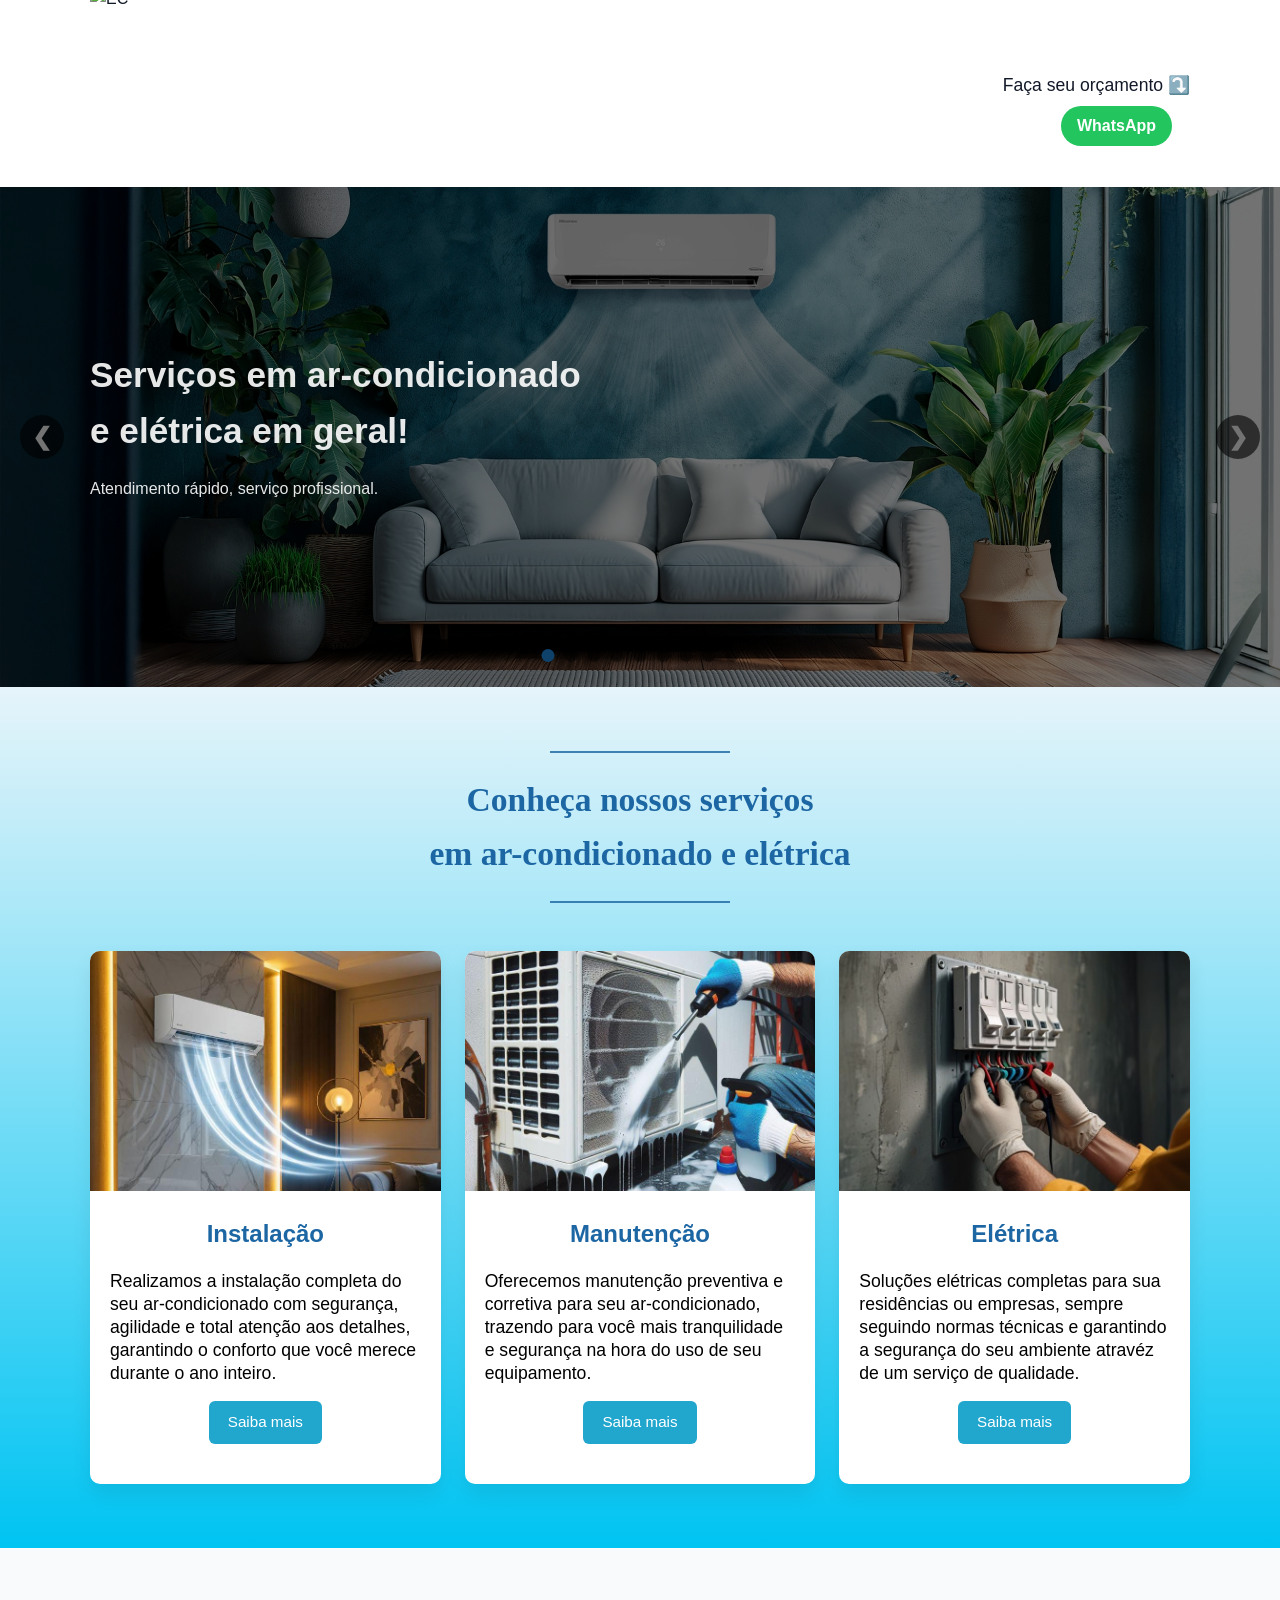
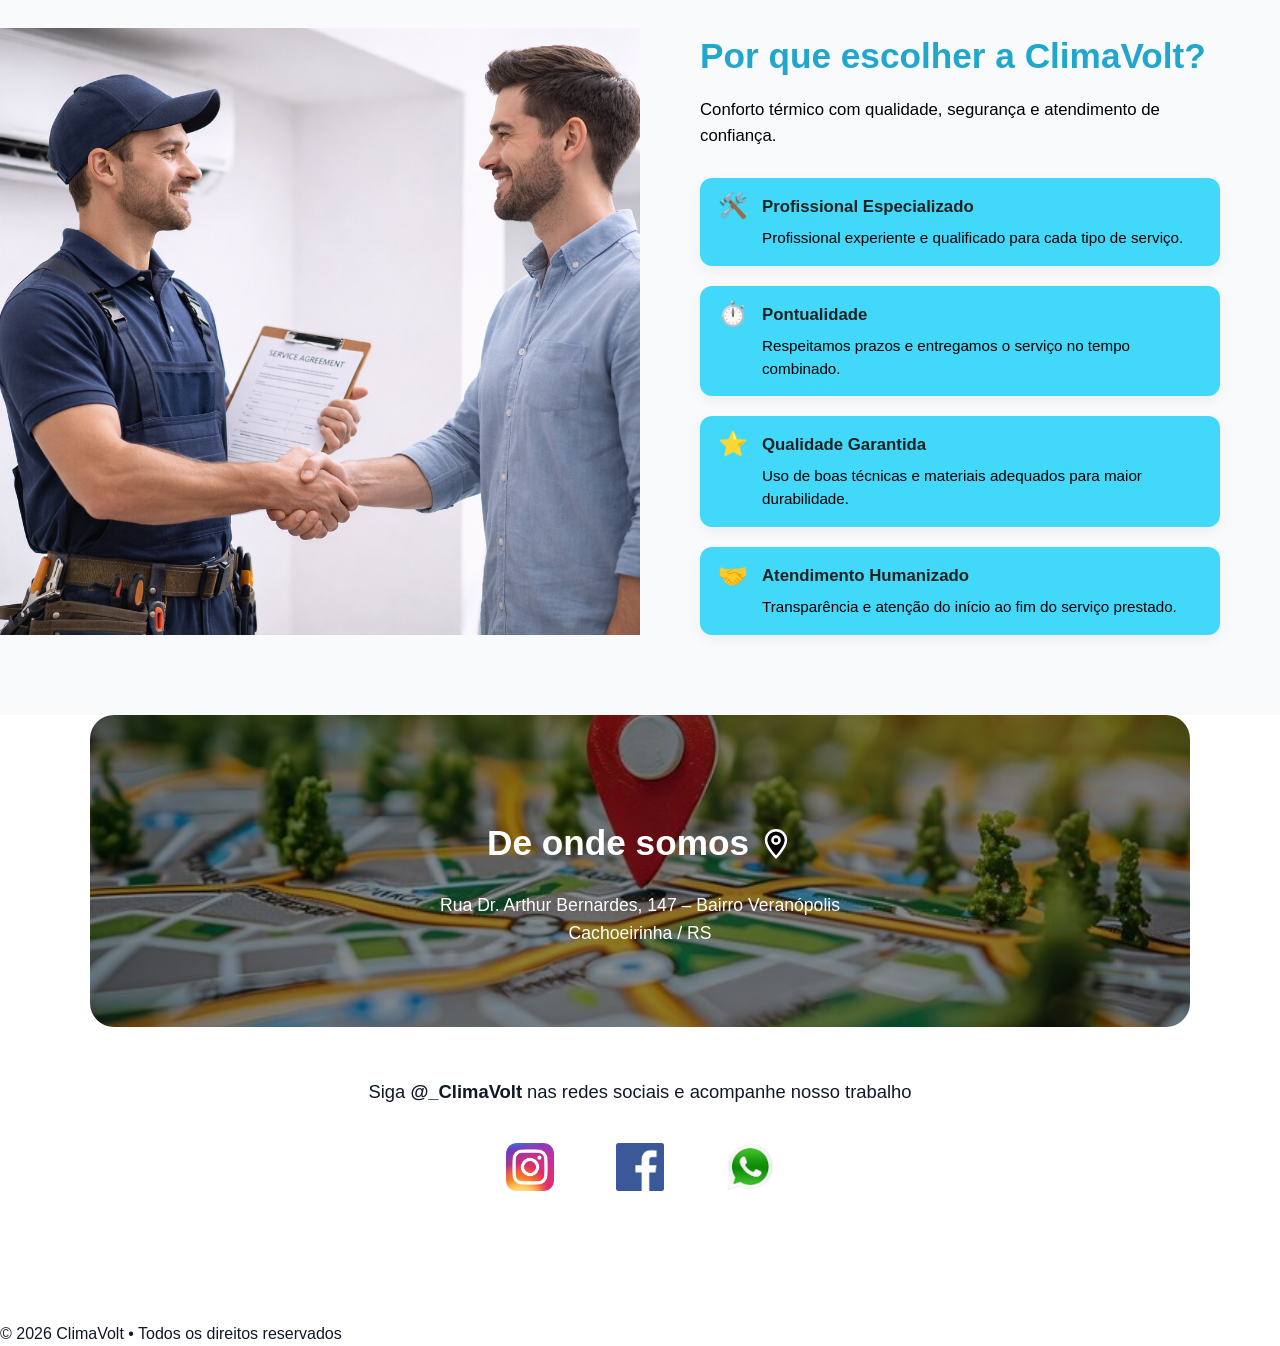
==== index.html @ 7a1ccd4b "Primeira versão do site ClimaVolt" ====
<!DOCTYPE html>
<html lang="pt-BR">
<head>
  <meta charset="UTF-8" />
  <meta name="viewport" content="width=device-width, initial-scale=1.0" />
  <title>Elétrica empresarial e residencial - Porto Alegre e Região</title>

  <link rel="icon" href="img/favicon.png" sizes="32x32">
  <link rel="icon" href="img/favicon.png" sizes="192x192">

  <link rel="stylesheet" href="css/style.css" />
  <link rel="icon" href="data:image/svg+xml,<svg xmlns=%22http://www.w3.org/2000/svg%22 viewBox=%220 0 100 100%22><text y=%22.9em%22 font-size=%2290%22>❄️</text></svg>">
</head>

<body>
  <!-- HEADER AJUSTADO -->
  <header class="header">
    <div class="container header-topo">
      
      <!-- LOGO (mantida, só maior via CSS) -->
      <img src="img/logo.JPEG" alt="EC" class="logo">
      
      <!-- CONTATO EM DESTAQUE (NOVO) -->
      <div class="header-contato">
        <p class="hero-text">Faça seu orçamento ⤵️</p>
        <a 
  href="https://wa.me/5551989102622?text=Olá%2C%20vim%20do%20seu%20site%20e%20gostaria%20de%20fazer%20um%20orçamento!"
  target="_blank"
  class="whatsapp-link"
>
  WhatsApp
      </a>
     </div>
   </div>
</header>

  <section class="hero">
    <div class="hero-slider">
      <div class="slides">
        <div class="slide" style="background-image: url('img/carrosel6.webp')"></div>
        <div class="slide" style="background-image: url('img/carrosel1.webp')"></div>
        <div class="slide" style="background-image: url('img/carrosel2.jpg')"></div>
        <div class="slide" style="background-image: url('img/carrosel3.jpg')"></div>
        <div class="slide" style="background-image: url('img/carrosel5.jpg')"></div>
        <div class="slide" style="background-image: url('img/carrosel4.jpg')"></div>
        <div class="slide" style="background-image: url('img/carrosel7.webp')"></div>
        <div class="slide" style="background-image: url('img/carrosel8.webp')"></div>
        <div class="slide" style="background-image: url('img/carrosel9.avif')"></div>
      </div>
  
      <!-- Setas -->
      <button class="arrow prev">&#10094;</button>
      <button class="arrow next">&#10095;</button>
      <div class="dots"></div>
    </div>
  
    <!-- CONTEÚDO DO HERO (fica por cima) -->
    <div class="container hero-content">
      <h2>Serviços em ar-condicionado<br>e elétrica em geral!</h2>
      <p>Atendimento rápido, serviço profissional.</p>
    </div>
  </section>
  

  <section class="services">
    <div class="container">
      <h3 class="slide-in">Conheça nossos serviços<br>em ar-condicionado e elétrica </h3>
      <div class="cards">
        <div class="card">
          <img src="img/cardinsta.jpeg" alt="Instalação de ar condicionado">
          <div class="card-body">
            <h4>Instalação</h4>
            <p>
              Realizamos a instalação completa do seu ar-condicionado com segurança,
              agilidade e total atenção aos detalhes, garantindo o conforto que você
              merece durante o ano inteiro.
            </p>
            <div class="card-footer">
              <a href="instalacao.html" class="card-btn">Saiba mais</a>
            </div>            
          </div>
        </div>
        
        <div class="card">
          <img src="img/cardmanut.jpeg" alt="Manutenção de ar condicionado">
          <div class="card-body">
            <h4>Manutenção</h4>
            <p>Oferecemos manutenção preventiva e corretiva para seu ar-condicionado,
               trazendo para você mais tranquilidade e segurança na hora do uso de seu equipamento.
            </p>
            <div class="card-footer">
              <a href="manutencao.html" class="card-btn">Saiba mais</a>
            </div>            
          </div>
         </div>
      
         <div class="card">
          <img src="img/cardeletrica.jpeg" alt="Limpeza de ar condicionado">
          <div class="card-body">
            <h4>Elétrica</h4>
            <p>Soluções elétricas completas para sua residências ou empresas, sempre seguindo normas
               técnicas e garantindo a segurança do seu ambiente atravéz de um serviço de qualidade.</p>
               <div class="card-footer">
                <a href="eletrica.html" class="card-btn">Saiba mais</a>
              </div>
            </div>
        </div>
     </div>
  </div>
</section>
  

  <section class="why-choose-us">
    <div class="why-container">
  
      <div class="why-image">
        <img src="img/porque.png" alt="Serviço profissional de climatização">
      </div>
  
      <div class="why-content">
        <h2>Por que escolher a ClimaVolt?</h2>
        <p class="why-intro">
          Conforto térmico com qualidade, segurança e atendimento de confiança.
        </p>
  
        <div class="why-list">
  
          <div class="why-item">
            <span class="why-icon">🛠️</span>
            <div>
              <h4>Profissional Especializado</h4>
              <p>Profissional experiente e qualificado para cada tipo de serviço.</p>
            </div>
          </div>
  
          <div class="why-item">
            <span class="why-icon">⏱️</span>
            <div>
              <h4>Pontualidade</h4>
              <p>Respeitamos prazos e entregamos o serviço no tempo combinado.</p>
            </div>
          </div>
  
          <div class="why-item">
            <span class="why-icon">⭐</span>
            <div>
              <h4>Qualidade Garantida</h4>
              <p>Uso de boas técnicas e materiais adequados para maior durabilidade.</p>
            </div>
          </div>
  
          <div class="why-item">
            <span class="why-icon">🤝</span>
            <div>
              <h4>Atendimento Humanizado</h4>
              <p>Transparência e atenção do início ao fim do serviço prestado.</p>
            </div>
          </div>
        </div>
      </div>
    </div>
  </section>
  
  
  <section class="location-section">

    <a href="https://www.google.com/maps/place/ClimaVolt+Solu%C3%A7%C3%B5es+em+Eletrica+e+Climatiza%C3%A7%C3%A3o/@-29.9560485,-51.1068285,687m/data=!3m2!1e3!4b1!4m6!3m5!1s0x95197104d53dc915:0x72d750b6e060d763!8m2!3d-29.9560532!4d-51.1042482!16s%2Fg%2F11ylltk_13?entry=ttu&g_ep=EgoyMDI2MDIwMy4wIKXMDSoASAFQAw%3D%3D"
    target="_blank"
    class="location-click"
    aria-label="Abrir endereço da empresa no Google Maps">
 
   <div class="location-address">
     <h2 class="location-title">
       De onde somos
       <svg viewBox="0 0 24 24" class="location-icon" xmlns="http://www.w3.org/2000/svg">
         <path d="M12 22s7-7.2 7-12a7 7 0 1 0-14 0c0 4.8 7 12 7 12Z"
           stroke="currentColor" stroke-width="1.8"/>
         <circle cx="12" cy="10" r="2.5"
           stroke="currentColor" stroke-width="1.8"/>
       </svg>
     </h2>
 
     <p class="address">
       Rua Dr. Arthur Bernardes, 147 – Bairro Veranópolis<br>
       Cachoeirinha / RS
     </p>
   </div>
 </a>
 
  
    <!-- BLOCO REDES SOCIAIS -->
    <div class="location-social">
      <p class="location-text">
        Siga <strong>@_ClimaVolt</strong> nas redes sociais e acompanhe nosso trabalho
      </p>
    
      <div class="social-box">
        
        <a href="instagram://user?username=_climavolt"
   onclick="window.open('https://instagram.com/_climavolt','_blank')"
   aria-label="Instagram">
  <img src="img/social/instagram.png" alt="Instagram">
</a>


        <a href="https://www.facebook.com/profile.php?id=61587581429646" target="_blank" aria-label="Facebook">
          <img src="img/social/facebook.png" alt="Facebook">
        </a>
      
        <a href="https://wa.me/5551989102622?text=Ol%C3%A1,%20vim%20do%20seu%20site%20e%20gostaria%20de%20fazer%20um%20or%C3%A7amento!" target="_blank" aria-label="WhatsApp">
          <img src="img/social/whatsapp.jpg" alt="WhatsApp">
        </a>
        
      </div> 
    </div>
  </section>
  
  
  <footer class="footer">
    <p>© 2026 ClimaVolt • Todos os direitos reservados</p>
  </footer>

  <script>
    const slidesContainer = document.querySelector(".slides");
    const slides = document.querySelectorAll(".slide");
    const prevBtn = document.querySelector(".arrow.prev");
    const nextBtn = document.querySelector(".arrow.next");
    const dotsContainer = document.querySelector(".dots");
  
    let index = 0;
    const slideCount = slides.length;
    let isTransitioning = false;
    let autoPlay;
  
    /* ===== CLONE PARA LOOP INFINITO ===== */
    const firstClone = slides[0].cloneNode(true);
    slidesContainer.appendChild(firstClone);
  
    /* ===== CRIA AS BOLINHAS ===== */
    const dots = [];
  
    for (let i = 0; i < slideCount; i++) {
      const dot = document.createElement("span");
      dot.classList.add("dot");
      if (i === 0) dot.classList.add("active");
  
      dot.addEventListener("click", () => {
        if (isTransitioning) return;
        index = i;
        moveSlide();
        resetAutoPlay();
      });
  
      dotsContainer.appendChild(dot);
      dots.push(dot);
    }
  
    function updateDots() {
      dots.forEach(dot => dot.classList.remove("active"));
      dots[index % slideCount].classList.add("active");
    }
  
    function moveSlide(withTransition = true) {
      if (isTransitioning) return;
      isTransitioning = true;
  
      slidesContainer.style.transition = withTransition
        ? "transform 0.8s ease-in-out"
        : "none";
  
      slidesContainer.style.transform = `translateX(-${index * 100}%)`;
      updateDots();
    }
  
    /* ===== SETAS ===== */
    nextBtn.addEventListener("click", () => {
      if (isTransitioning) return;
      index++;
      moveSlide();
      resetAutoPlay();
    });
  
    prevBtn.addEventListener("click", () => {
      if (isTransitioning) return;
  
      if (index === 0) {
        index = slideCount;
        slidesContainer.style.transition = "none";
        slidesContainer.style.transform = `translateX(-${index * 100}%)`;
  
        requestAnimationFrame(() => {
          index--;
          moveSlide();
        });
      } else {
        index--;
        moveSlide();
      }
  
      resetAutoPlay();
    });
  
    /* ===== AJUSTE DO LOOP INFINITO ===== */
    slidesContainer.addEventListener("transitionend", () => {
      if (index === slideCount) {
        index = 0;
        slidesContainer.style.transition = "none";
        slidesContainer.style.transform = `translateX(0%)`;
      }
      isTransitioning = false;
    });
  
    /* ===== AUTOPLAY CONTROLADO ===== */
    function startAutoPlay() {
      autoPlay = setInterval(() => {
        if (!isTransitioning) {
          index++;
          moveSlide();
        }
      }, 10000);
    }
  
    function resetAutoPlay() {
      clearInterval(autoPlay);
      startAutoPlay();
    }
    startAutoPlay();



  /* ===== ANIMAÇÃO DO TÍTULO DOS SERVIÇOS ===== */
  const observerServices = new IntersectionObserver((entries) => {
    entries.forEach(entry => {
      if (entry.isIntersecting) {
        entry.target.classList.add("show");
      }
    });
  }, {
    threshold: 0.4
  });

  document.querySelectorAll(".slide-in").forEach(el => {
    observerServices.observe(el);
  });

    </script>
  </body>
</html>
---- css/style.css ----
/* ===== VARIÁVEIS GLOBAIS DO SITE (CORES E PADRÕES) ===== */
:root {
  --primary: #21a6ce;
  --accent: #22c55e;
  --dark: #111827;
  --light: #ffffff;
}

/* ===== RESET E CONFIGURAÇÕES GERAIS ===== */
* {
  margin: 0;
  padding: 0;
  box-sizing: border-box;
}

/* ===== CONFIGURAÇÕES BASE DO BODY ===== */
body {
  font-family: "Inter", sans-serif;
  color: var(--dark);
  background-color: var(--light);
  line-height: 1.6;
}

/* ===== LINKS PADRÃO ===== */
a {
  text-decoration: none;
  color: inherit;
}

/* ===== CONTAINER PADRÃO DO SITE ===== */
.container {
  width: 90%;
  max-width: 1100px;
  margin: auto;
}


/* ================= HEADER ================= */
.header {
  position: relative;
  display: flex;
  align-items: center;
  background: #ffffff;
}

.header .container {
  display: flex;
  justify-content: space-between;
  align-items: center;
  padding: 1rem 0;
}

.header-topo {
  display: flex;
  align-items: center;
  gap: 2rem;
}

/* ===== LOGO DA EMPRESA ===== */
.logo {
  height: 225px;
  width: auto;
  margin-top: -30px;
}

/* ===== MENU DE NAVEGAÇÃO ===== */
nav {
  display: flex;
  align-items: center;
}

nav a {
  margin-left: 1rem;
  font-weight: 500;
}

/* ===== CTA HEADER (frase + botão) ===== */
.header-contato {
  margin-left: auto;
  display: flex;
  flex-direction: column;
  align-items: flex-end; /* tudo alinhado à direita */
}

.header-contato .hero-text {
  font-size: 1.1rem;
  font-weight: 500;
  margin-top: -10px;     /* sobe a frase */
  margin-bottom: 6px;   /* aproxima do botão */
}

.header-contato .whatsapp-link {
  display: inline-flex;
  align-items: center;
  gap: 8px;

  background-color: #22c55e;
  color: #ffffff;

  padding: 0.45rem 1rem;
  border-radius: 999px;

  font-size: 1rem;
  font-weight: 700;

  cursor: pointer;

  margin-right: 18px; /* 👈 move o botão mais pra esquerda */

  animation: pulse-whatsapp 1.6s infinite;
}

/* efeito ao passar o mouse */
.header-contato .whatsapp-link:hover {
  transform: translateY(-1px);
  box-shadow: 0 6px 14px rgba(34, 197, 94, 0.35);
}

/* ================= HERO ================= */

.hero {
  position: relative;
  min-height: 500px;
  margin-top: -40px;
  overflow: hidden;
  color: rgba(255, 255, 255, 0.9);
}

/* ================= HERO / BANNER PRINCIPAL ================= */
.hero-slider {
  position: absolute;
  inset: 0;
  z-index: 0;
  overflow: hidden;
}

.slides {
  display: flex;
  height: 100%;
  transition: transform 0.8s ease-in-out;
}

.slide {
  flex: 0 0 100%;
  height: 100%;
  background-size: 100%;
  background-position: center;
  background-repeat: no-repeat;
}

/* overlay escuro */
.hero::after {
  content: "";
  position: absolute;
  inset: 0;
  background: rgba(0, 0, 0, 0.55);
  z-index: 1;
  pointer-events: none;
}

/* ===== CONTEÚDO DE TEXTO DO HERO ===== */
.hero-content {
  position: relative;
  z-index: 2;
  padding-top: 10rem;
}

.hero h2 {
  font-size: 2.2rem;
  margin-bottom: 1rem;
}

.hero p {
  margin-bottom: 1.5rem;
}


/* ===== SETAS DE NAVEGAÇÃO DO SLIDER ===== */
.arrow {
  position: absolute;
  top: 50%;
  transform: translateY(-50%);
  z-index: 5;

  width: 44px;
  height: 44px;

  background: rgba(0, 0, 0, 0.6);
  color: #fff;

  border: none;
  border-radius: 50%;

  font-size: 24px;
  font-weight: bold;

  display: flex;
  align-items: center;
  justify-content: center;

  cursor: pointer;
  pointer-events: auto;
}

.arrow:hover {
  background: rgba(0, 0, 0, 0.8);
}

.prev {
  left: 20px;
}

.next {
  right: 20px;
}


/* ================= SEÇÃO DE SERVIÇOS (CARDS) ================= */
.services {
  padding: 4rem 0;
  background: linear-gradient(to bottom, #e6f4fa, #00c4f2);
}

.services .container h3 {
  font-family: 'Playfair Display', serif;
  font-size: 2.1rem;
  font-weight: 700;
  color: #1c66a3;
  text-align: center;

  margin-bottom: 3rem; /* espaço antes dos cards */
  padding: 22px 0;

  position: relative;
}

/* faixas decorativas */
.services .container h3::before,
.services .container h3::after {
  content: "";
  position: absolute;
  left: 50%;
  transform: translateX(-50%);
  width: 180px;
  height: 1.5px;
  background: #1c66a3;
  opacity: 0.8;
}

/* faixa superior */
.services .container h3::before {
  top: 0;
}

/* faixa inferior */
.services .container h3::after {
  bottom: 0;
}

/* ===== GRADE DE CARDS ===== */
.cards {
  display: grid;
  grid-template-columns: repeat(3, 1fr);
  gap: 1.5rem;
  margin-top: 2rem;
}

/* ===== CARD INDIVIDUAL ===== */
.card {
  min-height: 440px;
  background: white;
  border-radius: 10px;
  overflow: hidden;
  box-shadow: 0 10px 20px rgba(0,0,0,0.08);
  text-decoration: none;
  color: inherit;
  display: flex;
  flex-direction: column;
  transition: transform 0.3s ease;
}

.card:hover {
  transform: translateY(-5px);
}

/* imagem no topo */
.card img {
  width: 100%;
  height: 240px;
  object-fit: cover;
}

/* corpo do card */
.card-body {
  padding: 1.5rem 1.25rem;
}

.card-body h4 {
  text-align: center;
  margin-bottom: 1.1rem;
  font-size: 1.5rem;
  color: #1c66a3;
}

.card-body p {
  font-size: 0.95rem;
  color: #555;
}

/* footer com botão separado */
.card-footer {
  padding: 1rem;
  margin-top: auto; /* empurra o botão pro fim */
  text-align: center;
}

/* ===== BOTÃO DENTRO DO CARD ===== */
.card-btn {
  display: inline-block;
  padding: 0.6rem 1.2rem;
  background: var(--primary, #0082aa);
  color: white;
  border-radius: 6px;
  font-size: 0.95rem;
  cursor: pointer;
  transition: background 0.3s ease;
}

.card-btn:hover {
  background: #006688;
}


.card p {
  font-size: 1.1rem;
  line-height: 1.3;
  color: #000000;
}


/* ================= SEÇÃO SOBRE / ABOUT ================= */
.about {
  background: #f1f5f9;
  padding: 4rem 0;
  text-align: center;
}

/* ===== DOTS ===== */

.dots {
  position: absolute;
  bottom: 25px;
  left: 50%;
  transform: translateX(-50%);
  z-index: 4;

  display: flex;
  gap: 10px;
}

.dot {
  width: 13px;
  height: 13px;
  border-radius: 50%;
  background: rgba(0, 0, 0, 0.4);
  cursor: pointer;
}

.dot.active {
  background: #2292ee;
}

/* ===== ANIMAÇÃO WHATSAPP ===== */

@keyframes pulse-whatsapp {
  0% {
    box-shadow: 0 0 0 0 rgba(34, 197, 94, 0.7);
    transform: scale(1);
  }
  50% {
    box-shadow: 0 0 0 14px rgba(34, 197, 94, 0);
    transform: scale(1.05);
  }
  100% {
    box-shadow: 0 0 0 0 rgba(34, 197, 94, 0);
    transform: scale(1);
  }
}

@media (min-width: 1024px) {
  .slide {
    background-position: center 40%;
  }
}

.hero-content h2 {
  opacity: 0;
  transform: translateY(30px);
  animation: heroTitleIn 1.5s ease-out forwards;
}

.hero-content p {
  opacity: 0;
  transform: translateY(30px);
  animation: heroTextIn 1.5s ease-out forwards;
  animation-delay: 0.4s;
}

@keyframes heroTitleIn {
  to {
    opacity: 1;
    transform: translateY(0);
  }
}

@keyframes heroTextIn {
  to {
    opacity: 1;
    transform: translateY(0);
  }
}

/* ================= HERO DAS PÁGINAS INTERNAS ================= */
.hero-interna {
  min-height: 70vh;
  background-size: cover;
  background-position: center;
  background-repeat: no-repeat;

  display: flex;
  align-items: center;

  position: relative;
}

/* overlay escuro */
.hero-interna::before {
  content: "";
  position: absolute;
  inset: 0;
  background: rgba(0, 0, 0, 0.45);
}

.hero-interna .container {
  position: relative;
  z-index: 1;
}

.hero-interna h2,
.hero-interna p {
  color: #fff;
}

/* ================= SEÇÃO "POR QUE ESCOLHER" ================= */
.why-choose-us {
  padding: 80px 0;
  background: #f8fafc;
}

.why-container {
  width: 100%;
  display: flex;
  align-items: stretch; /* FAZ OS DOIS LADOS TEREM A MESMA ALTURA */
}

/* METADE ESQUERDA — IMAGEM */
.why-image {
  width: 50%;
}

.why-image img {
  width: 100%;
  height: 100%;       /* imagem acompanha a altura do texto */
  object-fit: cover;  /* preenche sem distorcer */
  display: block;
}

/* METADE DIREITA — TEXTO */
.why-content {
  width: 50%;
  padding: 0 60px;
  display: flex;
  flex-direction: column;
  justify-content: space-between; /* distribui título no topo e último item no fim */
}

/* TÍTULO */
.why-content h2 {
  font-size: 2.2rem;
  color: var(--primary);
  margin-bottom: 12px;
}

/* INTRO */
.why-intro {
  font-size: 1.05rem;
  color: #000000;
  margin-bottom: 28px;
  line-height: 1.6;
}

/* LISTA */
.why-list {
  display: flex;
  flex-direction: column;
  gap: 20px;
}

/* ITENS */
.why-item {
  display: flex;
  align-items: flex-start;
  gap: 14px;
  background: #41d8fa;
  padding: 16px 18px;
  border-radius: 12px;
  box-shadow: 0 5px 14px rgba(0, 0, 0, 0.05);
  transition: transform 0.2s ease, box-shadow 0.2s ease;
}

.why-item:hover {
  transform: translateY(-3px);
  box-shadow: 0 8px 18px rgba(0,0,0,0.08);
}

.why-icon {
  font-size: 1.5rem;
  line-height: 1;
}

.why-item h4 {
  margin: 0 0 6px;
  font-size: 1.05rem;
  color: #222;
}

.why-item p {
  margin: 0;
  font-size: 0.95rem;
  color: #000000;
  line-height: 1.5;
}

/* ================= SEÇÃO LOCALIZAÇÃO / ENDEREÇO ================= */
.location-section {
  padding: 100px 20px;
  background: rgb(255, 255, 255);
}

.location-container {
  max-width: 1200px;
  margin: 0 auto;
  display: grid;
  grid-template-columns: 1fr 1.2fr;
  gap: 60px;
  align-items: center;
}

.location-info {
  text-align: center;
}

.location-tag {
  display: inline-block;
  padding: 8px 18px;
  border-radius: 50px;
  background: rgba(33,166,206,0.12);
  color: #1b8db1;
  font-size: 0.85rem;
  margin-bottom: 16px;
}

.location-info h2 {
  font-size: 2.4rem;
  margin-bottom: 16px;
}

.address {
  font-size: 1.1rem;
  line-height: 1.6;
}

.location-actions {
  display: flex;
  justify-content: center;
  gap: 22px;
  align-items: center;
}

.btn-whatsapp {
  background: #22c55e;
  color: white;
  padding: 16px 32px;
  border-radius: 50px;
  font-weight: 600;
  box-shadow: 0 20px 40px rgba(34,197,94,0.35);
}

.btn-instagram {
  color: #020202;
  font-weight: 500;
}

/* ===== BLOCO DO MAPA COM EFEITO HOVER ===== */
.location-address {
  background: 
    linear-gradient(rgba(0,0,0,0.45), rgba(0,0,0,0.45)),
    url("../img/mapa.jpg") center/cover no-repeat;
    transition: transform 0.35s ease, box-shadow 0.35s ease, filter 0.35s ease;

  padding-top: 100px;
  padding-bottom: 80px;
  text-align: center;
  color: #fff;
  border-radius: 24px;
  max-width: 1100px;
  margin: 0 auto;
}


.location-icon {
  width: 34px;
  height: 34px;
  color: #ffffff;
}


.location-title {
  display: inline-flex;
  align-items: center;
  gap: 10px;
  font-size: 2.2rem;
  margin-bottom: 20px;
}

/* ===== REDES SOCIAIS ABAIXO DO MAPA ===== */
.location-social {
  text-align: center;
  padding: 50px 20px 0;
}

.location-text {
  font-size: 1.1rem;
  margin-bottom: 25px;
}


.location-section {
  padding-top: 0px;
}


.location-social {
  text-align: center;
  padding: 50px 20px 20px;
}

.location-text {
  font-size: 1.15rem;
  margin-bottom: 26px;
}

.location-click {
  display: block;
  text-decoration: none;
  color: inherit;
  cursor: pointer;
}

.location-click:hover .location-address {
  transform: translateY(-4px) scale(1.02);
  box-shadow: 0 20px 40px rgba(0,0,0,0.25);
  filter: brightness(1.05);
}

.services-title {
  text-align: center;
  font-size: 2.1rem;
  margin-bottom: 48px;

  opacity: 0;
  transform: translateX(-50px);
  transition: opacity 0.8s ease, transform 0.8s ease;
}

.services-title.show {
  opacity: 1;
  transform: translateX(0);
}


/* ===== ANIMAÇÃO DO TÍTULO DOS SERVIÇOS ===== */
.services .container h3.slide-in {
  opacity: 0;
  transform: translateX(-50px);
  transition: opacity 2s ease, transform 2s ease;
}

.services .container h3.slide-in.show {
  opacity: 1;
  transform: translateX(0);
}


/* ================= PÁGINAS INTERNAS DE SERVIÇOS ================= */
.pagina-servico {
  padding-top: -50px;
  padding: 60px 20px;
  background: white;
}

.titulo-servico {
  text-align: center;
  font-size: 34px;
  margin-bottom: 50px;
  color: var(--primary);
}

.titulo-servico h1 {
  background: #ffffff;
}

/* ===== BLOCOS DE CONTEÚDO DOS SERVIÇOS INTERNOS ===== */
.servico-bloco {
  display: flex;
  align-items: center;
  gap: 40px;
  margin-bottom: 60px;
}

.servico-bloco.invertido {
  flex-direction: row-reverse;
}

.servico-img img {
  width: 100%;
  max-width: 480px;
  border-radius: 12px;
  box-shadow: 0 10px 25px rgba(0,0,0,0.08);
}

.servico-texto {
  flex: 1;
}

.servico-texto h2 {
  font-size: 26px;
  margin-bottom: 15px;
  color: rgb(255, 255, 255);
}

.servico-texto p {
  font-size: 20px;
  line-height: 1.6;
  color: rgb(255, 255, 255);
}

/* ===== RESPONSIVO ===== */
@media (max-width: 768px) {
  .servico-bloco,
  .servico-bloco.invertido {
    flex-direction: column;
    text-align: center;
  }

  .titulo-servico {
    font-size: 26px;
  }
}


/* ===== FUNDO DEGRADE DA ÁREA DE SERVIÇOS INTERNOS ===== */
.blocos-servico-bg {
  background: linear-gradient(to bottom, #1a2541, #445a7e);
  padding: 80px 0px;
  width: 100%;
  margin-top: -110px;
  padding-left: 40px;
  padding-right: 40px;
}


.blocos-servico-bg h1 {
  color: white;

}


.voltar-home {
  text-align: center;
  margin: 50px 0 0;
}

/* ===== BOTÃO VOLTAR PARA HOME ===== */
.btn-voltar {
  display: inline-block;
  padding: 14px 28px;
  background: #445a7e;
  color: white;
  font-size: 16px;
  font-weight: 600;
  border-radius: 30px;
  text-decoration: none;
  box-shadow: 0 8px 20px rgba(0, 80, 150, 0.25);
  transition: all 0.3s ease;
}

.btn-voltar:hover {
  transform: translateY(-3px);
  box-shadow: 0 12px 25px rgba(0, 80, 150, 0.35);
}

/* ===== CAIXA DOS ÍCONES DE REDES SOCIAIS ===== */
.social-box {
  display: flex;
  justify-content: center;
  align-items: center;
  gap: 50px;
  padding: 10px 0;
  width: fit-content;
  margin: 0 auto;
  background: transparent;   /* remove fundo */
  border: none;              /* remove o quadrado azul */
  box-shadow: none;          /* remove sombra */
}

.social-box a {
  display: flex;
  align-items: center;
  justify-content: center;
  transition: transform 0.2s ease, filter 0.2s ease;
}

.social-box img {
  width: 60px;
  height: 48px;
  object-fit: contain;
}

.social-box a:hover {
  transform: scale(1.15);
  filter: brightness(1.1);
}

/* ===== ANIMAÇÕES DE ENTRADA DOS ELEMENTOS ===== */
.reveal-up {
  opacity: 0;
  transform: translateY(40px);
  transition: opacity 2s ease, transform 2.5s ease;
}

.reveal-up.active {
  opacity: 1;
  transform: translateY(0);
}

.section-title {
  text-align: center;
  color: #ffffff;
  width: 100%;
  font-size: 2.6rem;   /* aumenta o tamanho */
  font-weight: 700;    /* deixa mais forte como na index */
  margin-bottom: 25px;
}


/* =========================================================
   📱 RESPONSIVIDADE PARA TABLETS E CELULARES
   ========================================================= */

   @media (max-width: 1024px) {

    .cards {
      grid-template-columns: repeat(2, 1fr);
    }
  
    .why-container {
      flex-direction: column;
    }
  
    .why-image,
    .why-content {
      width: 100%;
    }
  
    .location-container {
      grid-template-columns: 1fr;
      text-align: center;
    }
  }
  
  @media (max-width: 768px) {

    /* ===== HERO IMAGEM AJUSTE MOBILE ===== */
   .slide {
  background-size: cover;      /* imagem cobre tudo */
  background-position: center; /* centraliza */
    }

  
/* ===== HEADER MOBILE AJUSTE ===== */
.header .container {
  flex-direction: column;
  align-items: center;
  gap: 5px;
}

.header-contato {
  align-items: center;
  margin: 0;
}

.header-contato .hero-text {
  margin-top: 0;
  margin-bottom: 4px;
  text-align: center;
}

.header-contato .whatsapp-link {
  margin-right: 0;   /* remove empurrão lateral */
  padding: 0.5rem 1.2rem;
}


/* ===== HERO ALTURA MOBILE ===== */
.hero {
  min-height: 380px;
  margin-top: 0;
}

.hero-content {
  padding-top: 5rem;
}


    /* ===== HEADER ===== */
    .header .container {
      flex-direction: column;
      gap: 10px;
    }
  
    .logo {
      height: 140px;
      margin-top: 0;
    }
  
    .header-contato {
      align-items: center;
      margin-right: 0;
    }
  
    /* ===== HERO ===== */
    .hero {
      min-height: 420px;
    }
  
    .hero-content {
      padding-top: 6rem;
      text-align: center;
    }
  
    .hero h2 {
      font-size: 1.6rem;
    }
  
    .hero p {
      font-size: 0.95rem;
    }
  
    /* ===== CARDS ===== */
    .cards {
      grid-template-columns: 1fr;
    }
  
    .card {
      min-height: auto;
    }
  
    /* ===== TÍTULOS GRANDES ===== */
    .services .container h3,
    .location-info h2,
    .why-content h2 {
      font-size: 1.6rem;
    }
  
    /* ===== WHY CHOOSE US ===== */
    .why-content {
      padding: 30px 20px;
    }
  
    /* ===== MAPA ===== */
    .location-address {
      padding: 60px 20px;
    }
  
    /* ===== REDES SOCIAIS ===== */
    .social-box {
      gap: 25px;
    }
  
    .social-box img {
      width: 42px;
      height: 42px;
    }
  
    /* ===== BOTÕES GRANDES ===== */
    .btn-whatsapp {
      padding: 14px 22px;
      font-size: 0.95rem;
    }
  
    /* ===== BLOCOS DE SERVIÇOS INTERNOS ===== */
    .servico-texto h2 {
      font-size: 20px;
    }
  
    .servico-texto p {
      font-size: 16px;
    }
  
    .blocos-servico-bg {
      padding-left: 20px;
      padding-right: 20px;
      margin-top: -60px;
    }
  }
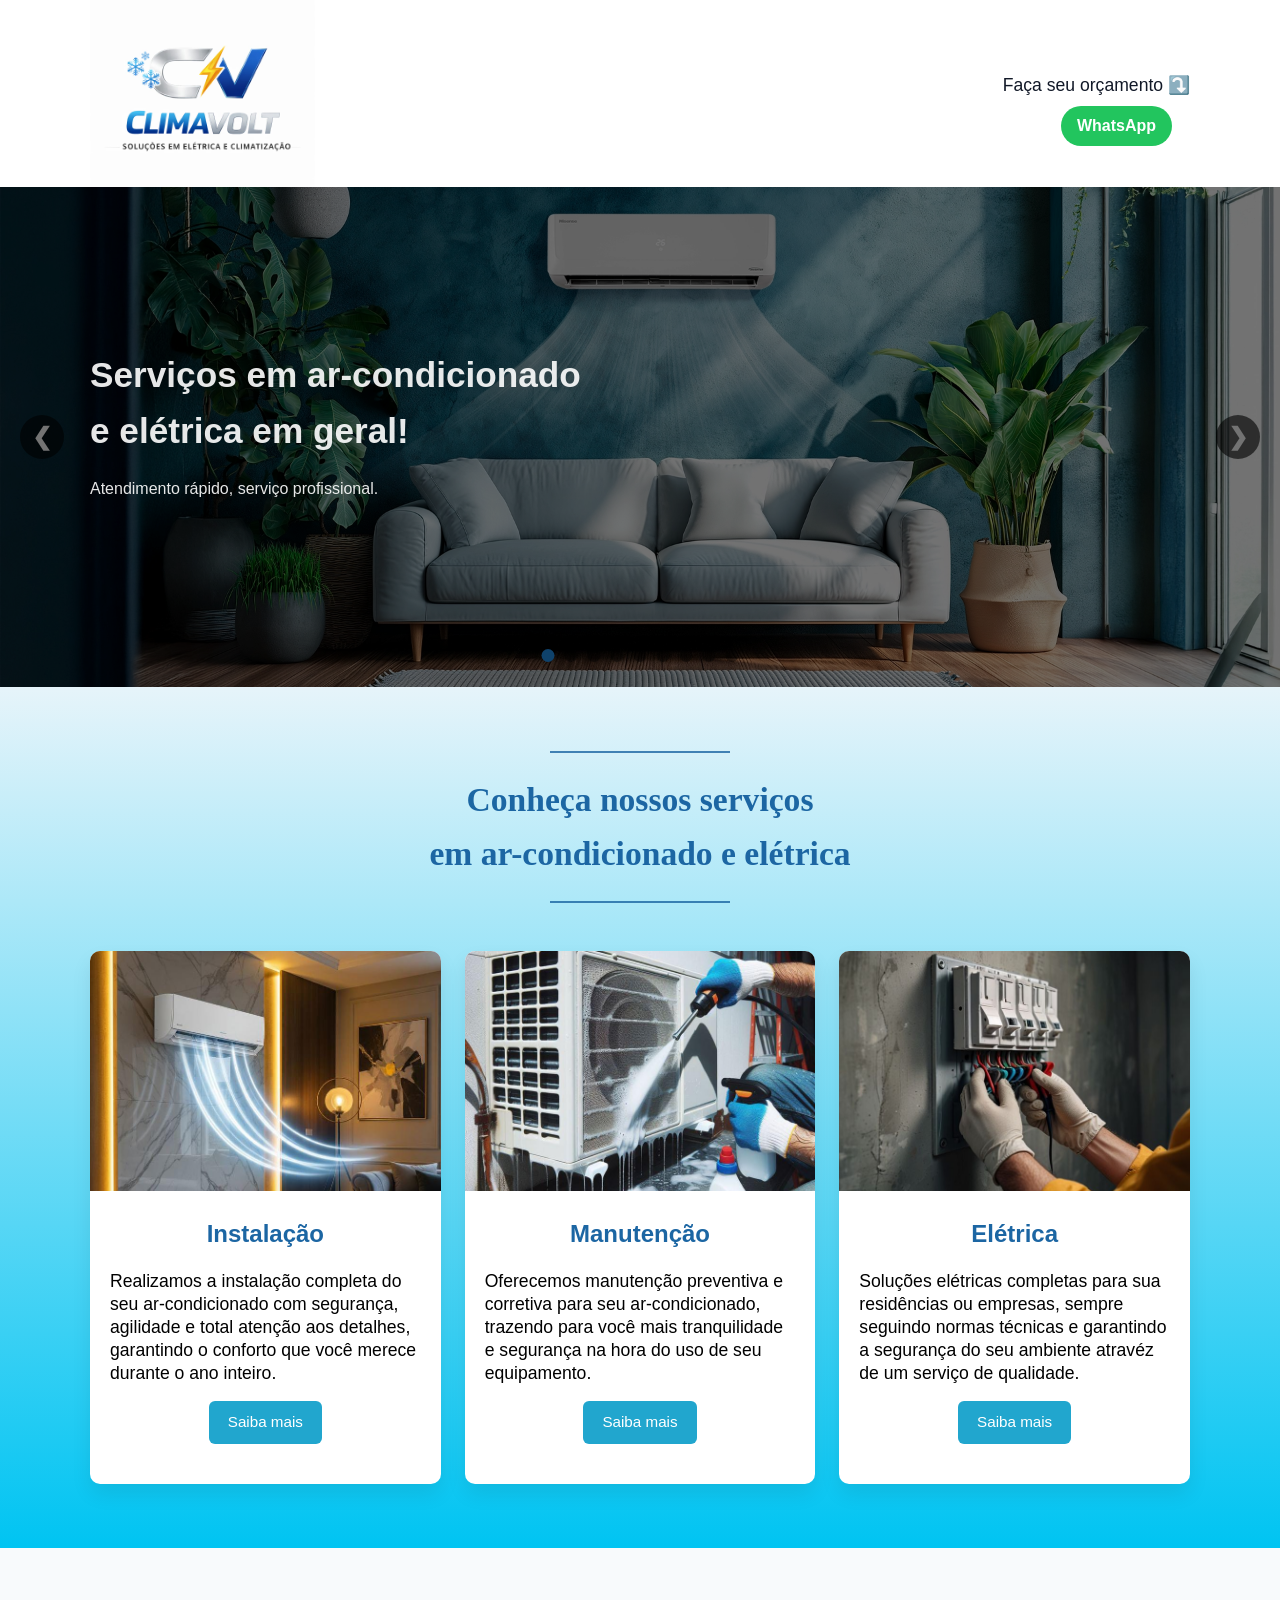
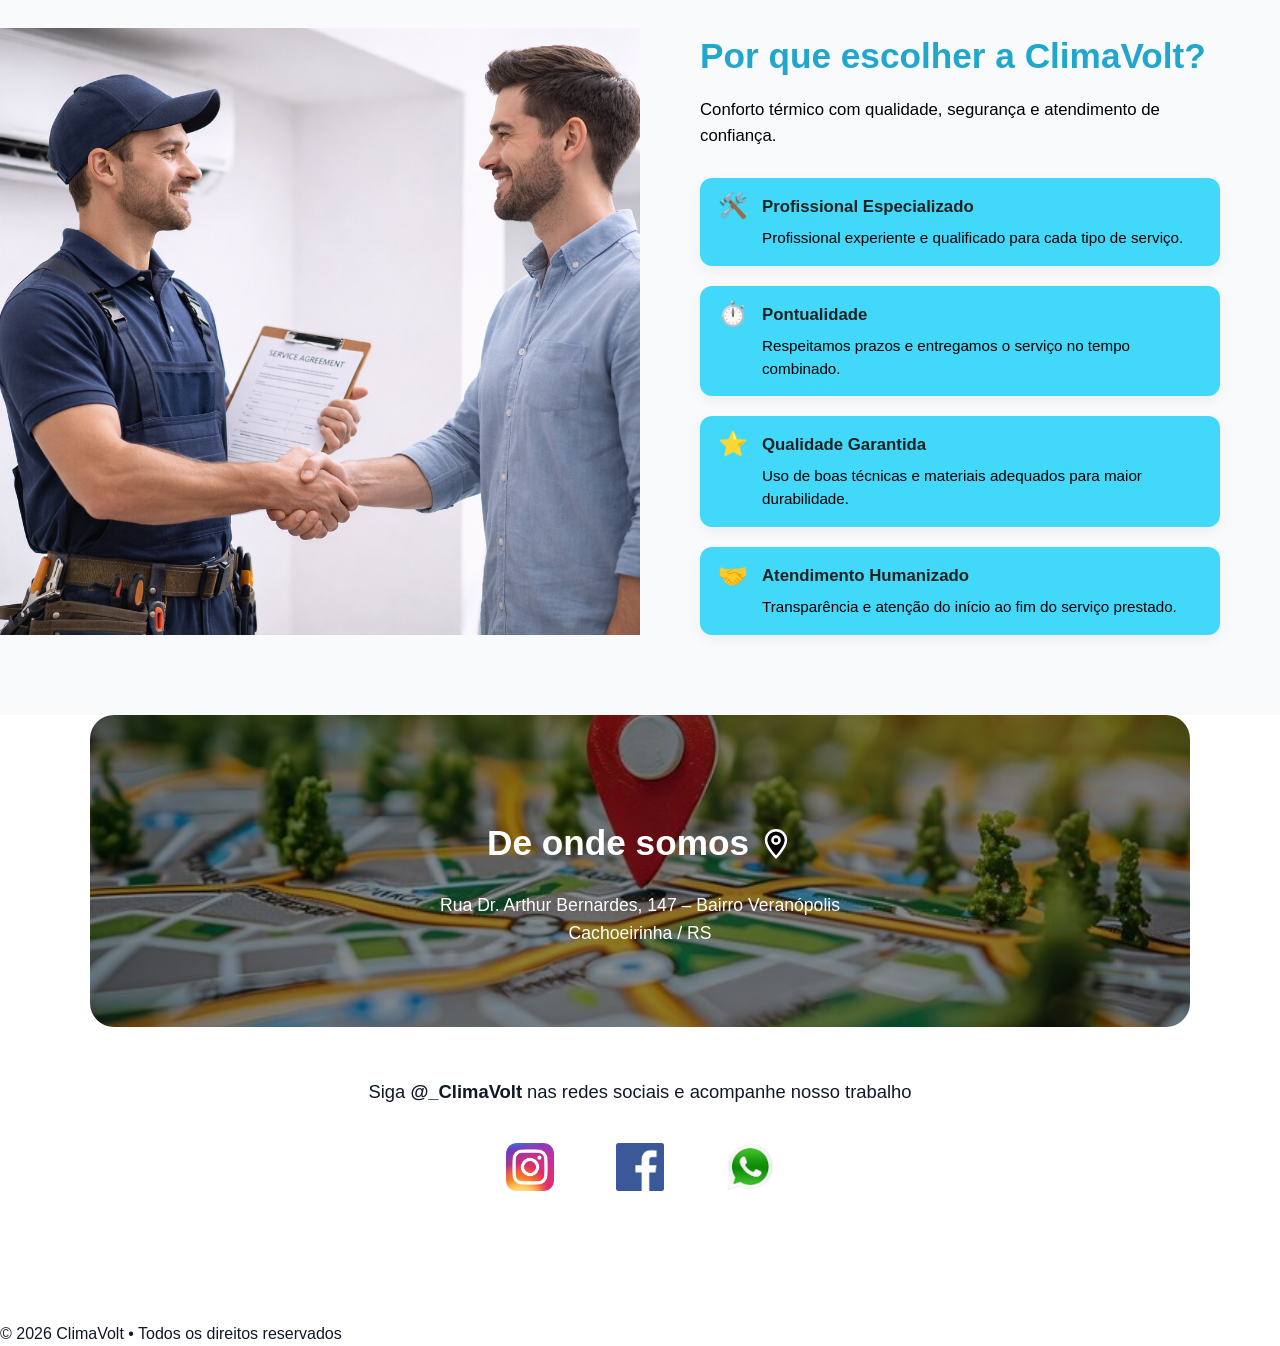
==== commit 19bbbd6e: "Update index.html" ====
--- a/index.html
+++ b/index.html
@@ -18,7 +18,7 @@
     <div class="container header-topo">
       
       <!-- LOGO (mantida, só maior via CSS) -->
-      <img src="img/logo.JPEG" alt="EC" class="logo">
+      <img src="img/logo.jpeg" alt="EC" class="logo">
       
       <!-- CONTATO EM DESTAQUE (NOVO) -->
       <div class="header-contato">
